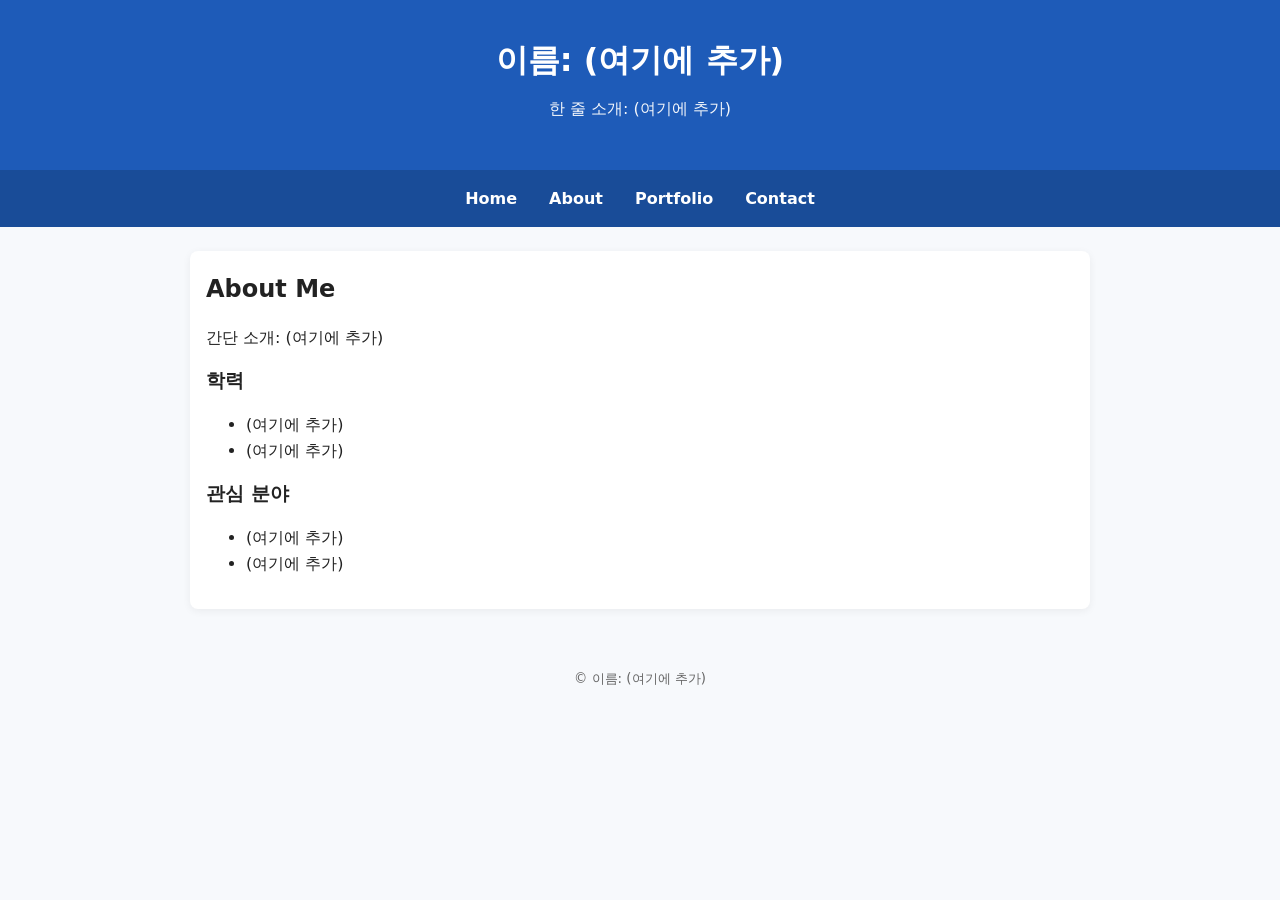
==== about.html @ bb716e62 "Test 261027" ====
<!DOCTYPE html>
<html lang="ko">
<head>
  <meta charset="UTF-8" />
  <meta name="viewport" content="width=device-width, initial-scale=1.0"/>
  <title>인터넷활용 실습 템플릿</title>
  <link rel="stylesheet" href="style.css">
</head>
<body>
<header>
  <h1>이름: (여기에 추가)</h1>
  <p class="subtitle">한 줄 소개: (여기에 추가)</p>
</header>
<nav>
  <a href="index.html">Home</a>
  <a href="about.html">About</a>
  <a href="portfolio.html">Portfolio</a>
  <a href="contact.html">Contact</a>
</nav>
<main class="container">
<section>
  <h2>About Me</h2>
  <p>간단 소개: (여기에 추가)</p>
  <h3>학력</h3>
  <ul>
    <li>(여기에 추가)</li>
    <li>(여기에 추가)</li>
  </ul>
  <h3>관심 분야</h3>
  <ul>
    <li>(여기에 추가)</li>
    <li>(여기에 추가)</li>
  </ul>
</section>
</main>
<footer>
  <small>&copy; <span id="year"></span> 이름: (여기에 추가)</small>
</footer>
<script src="script.js"></script>
</body>
</html>
---- style.css ----
/* =============================================================
   색상 테마는 "여기"에서 바꿉니다. (파랑 계열 기본)
   원하는 색상 코드로 아래 4가지만 바꿔보세요.
   ------------------------------------------------------------- */
:root {
  --primary: #1e5bb8;      /* 메인 포인트 색상 */
  --primary-dark: #194c98; /* 호버/진한 포인트 */
  --bg: #f7f9fc;           /* 전체 배경 색 */
  --text: #222222;         /* 본문 글자 색 */
}
/* ============================================================= */

* { box-sizing: border-box; }
body {
  margin: 0;
  font-family: system-ui, -apple-system, "Segoe UI", Roboto, "Noto Sans KR", Arial, sans-serif;
  background: var(--bg);
  color: var(--text);
  line-height: 1.6;
}

header {
  padding: 2rem 1rem;
  text-align: center;
  background: var(--primary);
  color: #ffffff;
}
header .subtitle { margin-top: .25rem; opacity: .95; }

nav {
  background: var(--primary-dark);
  display: flex;
  gap: 1rem;
  padding: .75rem 1rem;
  justify-content: center;
  flex-wrap: wrap;
}
nav a {
  color: #ffffff;
  text-decoration: none;
  font-weight: 600;
  padding: .25rem .5rem;
}
nav a:hover { text-decoration: underline; }

.container {
  max-width: 900px;
  margin: 1.5rem auto;
  padding: 1rem;
  background: #ffffff;
  border-radius: 8px;
  box-shadow: 0 2px 8px rgba(0,0,0,.06);
}

section { margin-bottom: 1rem; }
h1, h2, h3 { margin: .2rem 0 .6rem; }

.contact-form {
  display: grid;
  grid-template-columns: 1fr;
  gap: .5rem;
  margin-top: 1rem;
}
input, textarea {
  width: 100%;
  padding: .6rem;
  border: 1px solid #ddd;
  border-radius: 6px;
  font: inherit;
}
button {
  padding: .6rem .8rem;
  border: none;
  border-radius: 6px;
  background: var(--primary);
  color: #fff;
  cursor: pointer;
  font-weight: 600;
}
button:hover { background: var(--primary-dark); }

footer {
  text-align: center;
  padding: 2rem 1rem;
  color: #666;
}

@media (max-width: 600px) {
  header h1 { font-size: 1.25rem; }
  .container { margin: 1rem; padding: .75rem; }
}
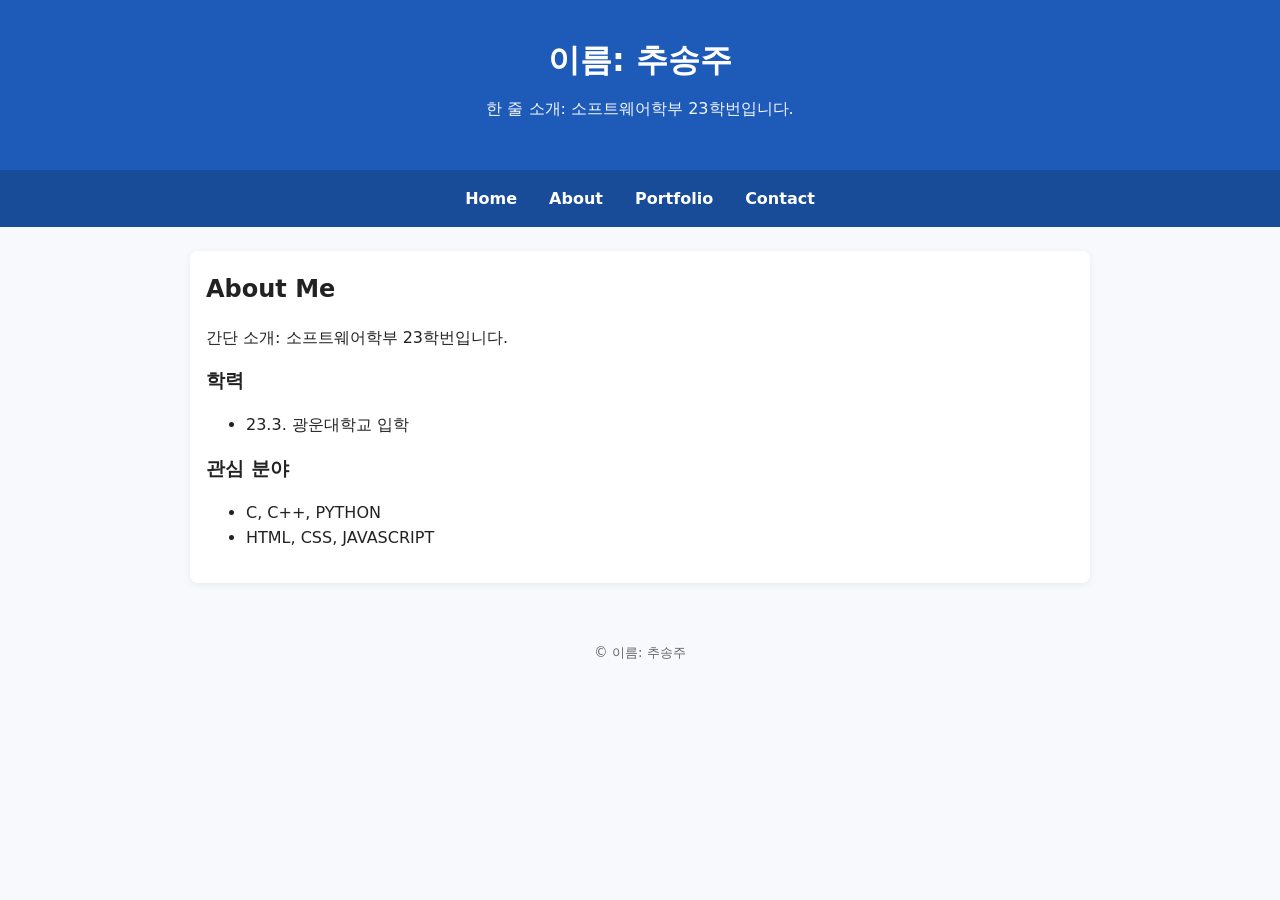
==== commit 183f03c1: "about fix_1" ====
--- a/about.html
+++ b/about.html
@@ -8,8 +8,8 @@
 </head>
 <body>
 <header>
-  <h1>이름: (여기에 추가)</h1>
-  <p class="subtitle">한 줄 소개: (여기에 추가)</p>
+  <h1>이름: 추송주</h1>
+  <p class="subtitle">한 줄 소개: 소프트웨어학부 23학번입니다.</p>
 </header>
 <nav>
   <a href="index.html">Home</a>
@@ -20,21 +20,20 @@
 <main class="container">
 <section>
   <h2>About Me</h2>
-  <p>간단 소개: (여기에 추가)</p>
+  <p>간단 소개: 소프트웨어학부 23학번입니다.</p>
   <h3>학력</h3>
   <ul>
-    <li>(여기에 추가)</li>
-    <li>(여기에 추가)</li>
+    <li>23.3. 광운대학교 입학</li>
   </ul>
   <h3>관심 분야</h3>
   <ul>
-    <li>(여기에 추가)</li>
-    <li>(여기에 추가)</li>
+    <li>C, C++, PYTHON</li>
+    <li>HTML, CSS, JAVASCRIPT</li>
   </ul>
 </section>
 </main>
 <footer>
-  <small>&copy; <span id="year"></span> 이름: (여기에 추가)</small>
+  <small>&copy; <span id="year"></span> 이름: 추송주</small>
 </footer>
 <script src="script.js"></script>
 </body>
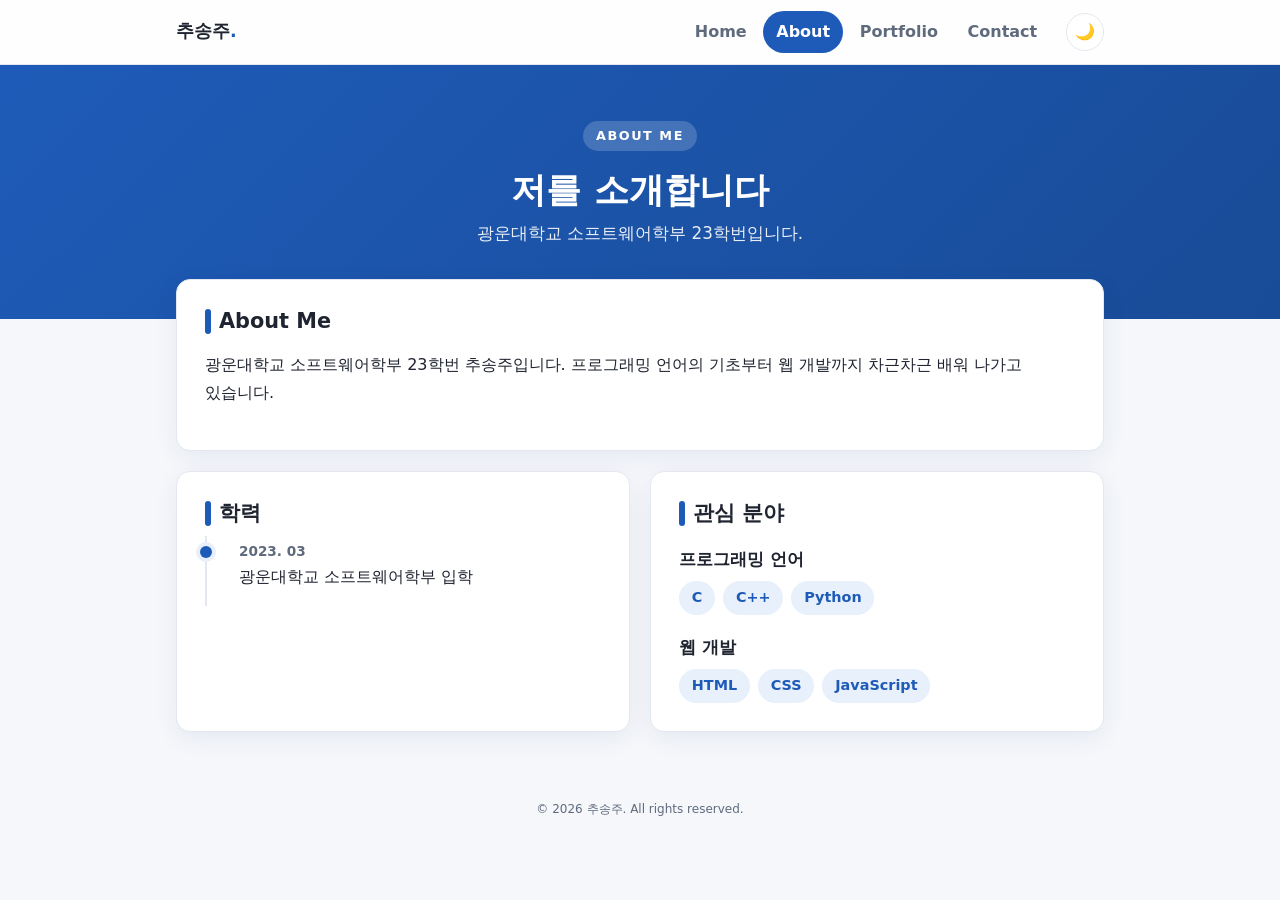
==== commit af3672f2: "1st" ====
--- a/about.html
+++ b/about.html
@@ -3,37 +3,69 @@
 <head>
   <meta charset="UTF-8" />
   <meta name="viewport" content="width=device-width, initial-scale=1.0"/>
-  <title>인터넷활용 실습 템플릿</title>
+  <title>About | 추송주</title>
   <link rel="stylesheet" href="style.css">
+  <!-- 페이지가 그려지기 전에 테마를 적용해 깜빡임을 막습니다 -->
+  <script>try{var t=localStorage.getItem('theme');if(t)document.documentElement.setAttribute('data-theme',t);}catch(e){}</script>
 </head>
 <body>
-<header>
-  <h1>이름: 추송주</h1>
-  <p class="subtitle">한 줄 소개: 소프트웨어학부 23학번입니다.</p>
+<header class="topbar">
+  <div class="topbar-inner">
+    <a class="brand" href="index.html">추송주<span>.</span></a>
+    <nav>
+      <a href="index.html">Home</a>
+      <a href="about.html" aria-current="page">About</a>
+      <a href="portfolio.html">Portfolio</a>
+      <a href="contact.html">Contact</a>
+    </nav>
+    <button class="icon-btn" id="theme-toggle" type="button" aria-label="다크 모드로 전환">🌙</button>
+    <button class="icon-btn menu-btn" id="menu-toggle" type="button" aria-label="메뉴 열기" aria-expanded="false">☰</button>
+  </div>
 </header>
-<nav>
-  <a href="index.html">Home</a>
-  <a href="about.html">About</a>
-  <a href="portfolio.html">Portfolio</a>
-  <a href="contact.html">Contact</a>
-</nav>
+
+<section class="hero">
+  <span class="eyebrow">About Me</span>
+  <h1>저를 소개합니다</h1>
+  <p class="subtitle">광운대학교 소프트웨어학부 23학번입니다.</p>
+</section>
+
 <main class="container">
-<section>
-  <h2>About Me</h2>
-  <p>간단 소개: 소프트웨어학부 23학번입니다.</p>
-  <h3>학력</h3>
-  <ul>
-    <li>23.3. 광운대학교 입학</li>
-  </ul>
-  <h3>관심 분야</h3>
-  <ul>
-    <li>C, C++, PYTHON</li>
-    <li>HTML, CSS, JAVASCRIPT</li>
-  </ul>
-</section>
+  <section class="card reveal">
+    <h2>About Me</h2>
+    <p>광운대학교 소프트웨어학부 23학번 추송주입니다. 프로그래밍 언어의 기초부터 웹 개발까지 차근차근 배워 나가고 있습니다.</p>
+  </section>
+
+  <div class="grid-2">
+    <section class="card reveal">
+      <h2>학력</h2>
+      <ol class="timeline">
+        <li>
+          <span class="date">2023. 03</span>
+          광운대학교 소프트웨어학부 입학
+        </li>
+      </ol>
+    </section>
+
+    <section class="card reveal">
+      <h2>관심 분야</h2>
+      <h3>프로그래밍 언어</h3>
+      <ul class="tags">
+        <li>C</li>
+        <li>C++</li>
+        <li>Python</li>
+      </ul>
+      <h3>웹 개발</h3>
+      <ul class="tags">
+        <li>HTML</li>
+        <li>CSS</li>
+        <li>JavaScript</li>
+      </ul>
+    </section>
+  </div>
 </main>
+
 <footer>
-  <small>&copy; <span id="year"></span> 이름: 추송주</small>
+  <small>&copy; <span id="year"></span> 추송주. All rights reserved.</small>
 </footer>
 <script src="script.js"></script>
 </body>
--- a/style.css
+++ b/style.css
@@ -1,91 +1,329 @@
 /* =============================================================
    색상 테마는 "여기"에서 바꿉니다. (파랑 계열 기본)
-   원하는 색상 코드로 아래 4가지만 바꿔보세요.
+   --primary 계열만 바꿔도 전체 분위기가 바뀝니다.
    ------------------------------------------------------------- */
 :root {
-  --primary: #1e5bb8;      /* 메인 포인트 색상 */
-  --primary-dark: #194c98; /* 호버/진한 포인트 */
-  --bg: #f7f9fc;           /* 전체 배경 색 */
-  --text: #222222;         /* 본문 글자 색 */
+  --primary: #1e5bb8;        /* 메인 포인트 색상 */
+  --primary-dark: #194c98;   /* 호버/진한 포인트 */
+  --primary-soft: #e8f0fc;   /* 연한 포인트 (태그, 배경) */
+  --bg: #f5f7fb;             /* 전체 배경 색 */
+  --surface: #ffffff;        /* 카드 배경 */
+  --text: #1f2430;           /* 본문 글자 색 */
+  --muted: #5f6b7d;          /* 보조 글자 색 */
+  --border: #e3e8f0;         /* 테두리 */
+  --shadow: 0 6px 24px rgba(20, 40, 80, .07);
+  --radius: 14px;
+}
+
+/* 다크 모드 (오른쪽 위 버튼으로 전환) */
+:root[data-theme="dark"] {
+  --primary: #6ea8ff;
+  --primary-dark: #4d8ef5;
+  --primary-soft: #1d2a40;
+  --bg: #0f141c;
+  --surface: #171e29;
+  --text: #e6eaf1;
+  --muted: #9aa6b8;
+  --border: #263142;
+  --shadow: 0 6px 24px rgba(0, 0, 0, .35);
 }
 /* ============================================================= */
 
 * { box-sizing: border-box; }
+html { scroll-behavior: smooth; }
 body {
   margin: 0;
-  font-family: system-ui, -apple-system, "Segoe UI", Roboto, "Noto Sans KR", Arial, sans-serif;
+  font-family: "Pretendard", system-ui, -apple-system, "Segoe UI", "Noto Sans KR", "Malgun Gothic", Arial, sans-serif;
   background: var(--bg);
   color: var(--text);
-  line-height: 1.6;
-}
-
-header {
-  padding: 2rem 1rem;
+  line-height: 1.7;
+  transition: background .3s, color .3s;
+  word-break: keep-all;
+}
+a { color: var(--primary); }
+h1, h2, h3 { margin: 0 0 .6rem; line-height: 1.3; }
+
+/* ---------- 상단 내비게이션 ---------- */
+.topbar {
+  position: sticky;
+  top: 0;
+  z-index: 10;
+  background: color-mix(in srgb, var(--surface) 85%, transparent);
+  backdrop-filter: blur(10px);
+  border-bottom: 1px solid var(--border);
+}
+.topbar-inner {
+  max-width: 960px;
+  margin: 0 auto;
+  padding: .7rem 1rem;
+  display: flex;
+  align-items: center;
+  gap: 1rem;
+}
+.brand {
+  font-weight: 800;
+  font-size: 1.1rem;
+  color: var(--text);
+  text-decoration: none;
+  margin-right: auto;
+}
+.brand span { color: var(--primary); }
+
+nav { display: flex; gap: .25rem; }
+nav a {
+  color: var(--muted);
+  text-decoration: none;
+  font-weight: 600;
+  padding: .45rem .8rem;
+  border-radius: 999px;
+  transition: background .2s, color .2s;
+}
+nav a:hover { color: var(--primary); background: var(--primary-soft); }
+nav a[aria-current="page"] { color: #fff; background: var(--primary); }
+
+.icon-btn {
+  width: 38px;
+  height: 38px;
+  display: grid;
+  place-items: center;
+  border: 1px solid var(--border);
+  border-radius: 50%;
+  background: var(--surface);
+  color: var(--text);
+  cursor: pointer;
+  font-size: 1rem;
+  padding: 0;
+}
+.icon-btn:hover { border-color: var(--primary); }
+.menu-btn { display: none; }
+
+/* ---------- 페이지 상단 소개 영역 ---------- */
+.hero {
+  background: linear-gradient(135deg, var(--primary), var(--primary-dark));
+  color: #fff;
   text-align: center;
+  padding: 3.5rem 1rem 4.5rem;
+}
+.hero h1 { font-size: 2.2rem; margin-bottom: .4rem; }
+.hero .subtitle { margin: 0; opacity: .9; font-size: 1.05rem; }
+.hero .eyebrow {
+  display: inline-block;
+  font-size: .8rem;
+  font-weight: 700;
+  letter-spacing: .12em;
+  text-transform: uppercase;
+  background: rgba(255, 255, 255, .18);
+  padding: .25rem .8rem;
+  border-radius: 999px;
+  margin-bottom: 1rem;
+}
+.typing::after {
+  content: "|";
+  margin-left: 2px;
+  animation: blink 1s steps(1) infinite;
+}
+@keyframes blink { 50% { opacity: 0; } }
+
+/* ---------- 본문 ---------- */
+.container {
+  max-width: 960px;
+  margin: -2.5rem auto 2rem;
+  padding: 0 1rem;
+  display: grid;
+  gap: 1.25rem;
+}
+.card {
+  background: var(--surface);
+  border: 1px solid var(--border);
+  border-radius: var(--radius);
+  box-shadow: var(--shadow);
+  padding: 1.75rem;
+}
+.card h2 {
+  font-size: 1.3rem;
+  display: flex;
+  align-items: center;
+  gap: .5rem;
+}
+.card h2::before {
+  content: "";
+  width: 6px;
+  height: 1.2em;
+  border-radius: 3px;
   background: var(--primary);
-  color: #ffffff;
-}
-header .subtitle { margin-top: .25rem; opacity: .95; }
-
-nav {
-  background: var(--primary-dark);
+}
+.card h3 { font-size: 1.05rem; margin-top: 1.4rem; }
+.muted { color: var(--muted); }
+
+.grid-2 {
+  display: grid;
+  grid-template-columns: repeat(2, 1fr);
+  gap: 1.25rem;
+}
+
+/* 정보 목록 (라벨 + 값) */
+.info-list { list-style: none; margin: 0; padding: 0; }
+.info-list li {
   display: flex;
   gap: 1rem;
-  padding: .75rem 1rem;
-  justify-content: center;
-  flex-wrap: wrap;
-}
-nav a {
-  color: #ffffff;
+  padding: .7rem 0;
+  border-bottom: 1px dashed var(--border);
+}
+.info-list li:last-child { border-bottom: none; }
+.info-list .label {
+  flex: 0 0 90px;
+  color: var(--muted);
+  font-weight: 600;
+}
+
+/* 기술 스택 태그 */
+.tags { display: flex; flex-wrap: wrap; gap: .5rem; margin: .5rem 0 0; padding: 0; list-style: none; }
+.tags li {
+  background: var(--primary-soft);
+  color: var(--primary);
+  font-weight: 700;
+  font-size: .9rem;
+  padding: .3rem .8rem;
+  border-radius: 999px;
+}
+
+/* 바로가기 버튼 */
+.actions { display: flex; flex-wrap: wrap; gap: .75rem; margin-top: 1.25rem; }
+.btn {
+  display: inline-flex;
+  align-items: center;
+  gap: .4rem;
+  padding: .65rem 1.2rem;
+  border-radius: 10px;
+  font-weight: 700;
   text-decoration: none;
-  font-weight: 600;
-  padding: .25rem .5rem;
-}
-nav a:hover { text-decoration: underline; }
-
-.container {
-  max-width: 900px;
-  margin: 1.5rem auto;
-  padding: 1rem;
-  background: #ffffff;
-  border-radius: 8px;
-  box-shadow: 0 2px 8px rgba(0,0,0,.06);
-}
-
-section { margin-bottom: 1rem; }
-h1, h2, h3 { margin: .2rem 0 .6rem; }
-
-.contact-form {
-  display: grid;
-  grid-template-columns: 1fr;
-  gap: .5rem;
-  margin-top: 1rem;
-}
-input, textarea {
-  width: 100%;
-  padding: .6rem;
-  border: 1px solid #ddd;
-  border-radius: 6px;
-  font: inherit;
-}
-button {
-  padding: .6rem .8rem;
-  border: none;
-  border-radius: 6px;
+  border: 1px solid var(--primary);
   background: var(--primary);
   color: #fff;
   cursor: pointer;
-  font-weight: 600;
-}
-button:hover { background: var(--primary-dark); }
-
+  font: inherit;
+  font-weight: 700;
+  transition: transform .15s, background .2s;
+}
+.btn:hover { background: var(--primary-dark); transform: translateY(-2px); }
+.btn.outline { background: transparent; color: var(--primary); }
+.btn.outline:hover { background: var(--primary-soft); }
+
+/* 타임라인 (학력) */
+.timeline { list-style: none; margin: 0; padding: 0 0 0 1.2rem; border-left: 2px solid var(--border); }
+.timeline li { position: relative; padding: .2rem 0 1rem .8rem; }
+.timeline li::before {
+  content: "";
+  position: absolute;
+  left: -1.2rem;
+  top: .6rem;
+  width: 12px;
+  height: 12px;
+  margin-left: -7px;
+  border-radius: 50%;
+  background: var(--primary);
+  box-shadow: 0 0 0 4px var(--primary-soft);
+}
+.timeline .date { display: block; font-size: .85rem; color: var(--muted); font-weight: 600; }
+
+/* 프로젝트 카드 */
+.projects { display: grid; grid-template-columns: repeat(auto-fill, minmax(260px, 1fr)); gap: 1.25rem; }
+.project {
+  display: flex;
+  flex-direction: column;
+  transition: transform .2s, box-shadow .2s;
+}
+.project:hover { transform: translateY(-4px); box-shadow: 0 12px 32px rgba(20, 40, 80, .12); }
+.project .badge {
+  align-self: flex-start;
+  font-size: .75rem;
+  font-weight: 700;
+  padding: .2rem .6rem;
+  border-radius: 6px;
+  background: var(--primary-soft);
+  color: var(--primary);
+  margin-bottom: .8rem;
+}
+.project .badge.soon { background: var(--border); color: var(--muted); }
+.project h3 { margin-top: 0; }
+.project p { flex: 1; margin: 0 0 1rem; color: var(--muted); }
+.project.placeholder { border-style: dashed; box-shadow: none; }
+
+/* 연락처 */
+.contact-list a { text-decoration: none; font-weight: 600; }
+.contact-list a:hover { text-decoration: underline; }
+.copy-btn {
+  margin-left: .5rem;
+  font: inherit;
+  font-size: .8rem;
+  padding: .1rem .55rem;
+  border: 1px solid var(--border);
+  border-radius: 6px;
+  background: var(--surface);
+  color: var(--muted);
+  cursor: pointer;
+}
+.copy-btn:hover { color: var(--primary); border-color: var(--primary); }
+
+.contact-form { display: grid; gap: .4rem; }
+.contact-form label { font-weight: 600; font-size: .95rem; margin-top: .5rem; }
+input, textarea {
+  width: 100%;
+  padding: .7rem .8rem;
+  border: 1px solid var(--border);
+  border-radius: 10px;
+  background: var(--bg);
+  color: var(--text);
+  font: inherit;
+  transition: border-color .2s, box-shadow .2s;
+}
+input:focus, textarea:focus {
+  outline: none;
+  border-color: var(--primary);
+  box-shadow: 0 0 0 3px var(--primary-soft);
+}
+.field-error { border-color: #e5484d; }
+.form-msg { min-height: 1.5em; margin: .3rem 0 0; font-size: .9rem; font-weight: 600; }
+.form-msg.error { color: #e5484d; }
+.form-msg.ok { color: #2f9e5a; }
+.contact-form .btn { margin-top: .6rem; justify-content: center; }
+
+/* ---------- 푸터 ---------- */
 footer {
   text-align: center;
-  padding: 2rem 1rem;
-  color: #666;
-}
-
-@media (max-width: 600px) {
-  header h1 { font-size: 1.25rem; }
-  .container { margin: 1rem; padding: .75rem; }
-}
+  padding: 2rem 1rem 2.5rem;
+  color: var(--muted);
+  font-size: .9rem;
+}
+
+/* ---------- 스크롤 등장 애니메이션 ---------- */
+.reveal { opacity: 0; transform: translateY(16px); transition: opacity .6s ease, transform .6s ease; }
+.reveal.visible { opacity: 1; transform: none; }
+@media (prefers-reduced-motion: reduce) {
+  .reveal { opacity: 1; transform: none; transition: none; }
+  html { scroll-behavior: auto; }
+}
+
+/* ---------- 모바일 ---------- */
+@media (max-width: 680px) {
+  .menu-btn { display: grid; }
+  nav {
+    display: none;
+    position: absolute;
+    top: 100%;
+    left: 0;
+    right: 0;
+    flex-direction: column;
+    padding: .5rem 1rem 1rem;
+    background: var(--surface);
+    border-bottom: 1px solid var(--border);
+  }
+  nav.open { display: flex; }
+  nav a { border-radius: 10px; }
+  .hero { padding: 2.5rem 1rem 3.5rem; }
+  .hero h1 { font-size: 1.6rem; }
+  .grid-2 { grid-template-columns: 1fr; }
+  .card { padding: 1.25rem; }
+  .info-list li { flex-direction: column; gap: 0; }
+  .info-list .label { flex: none; }
+}
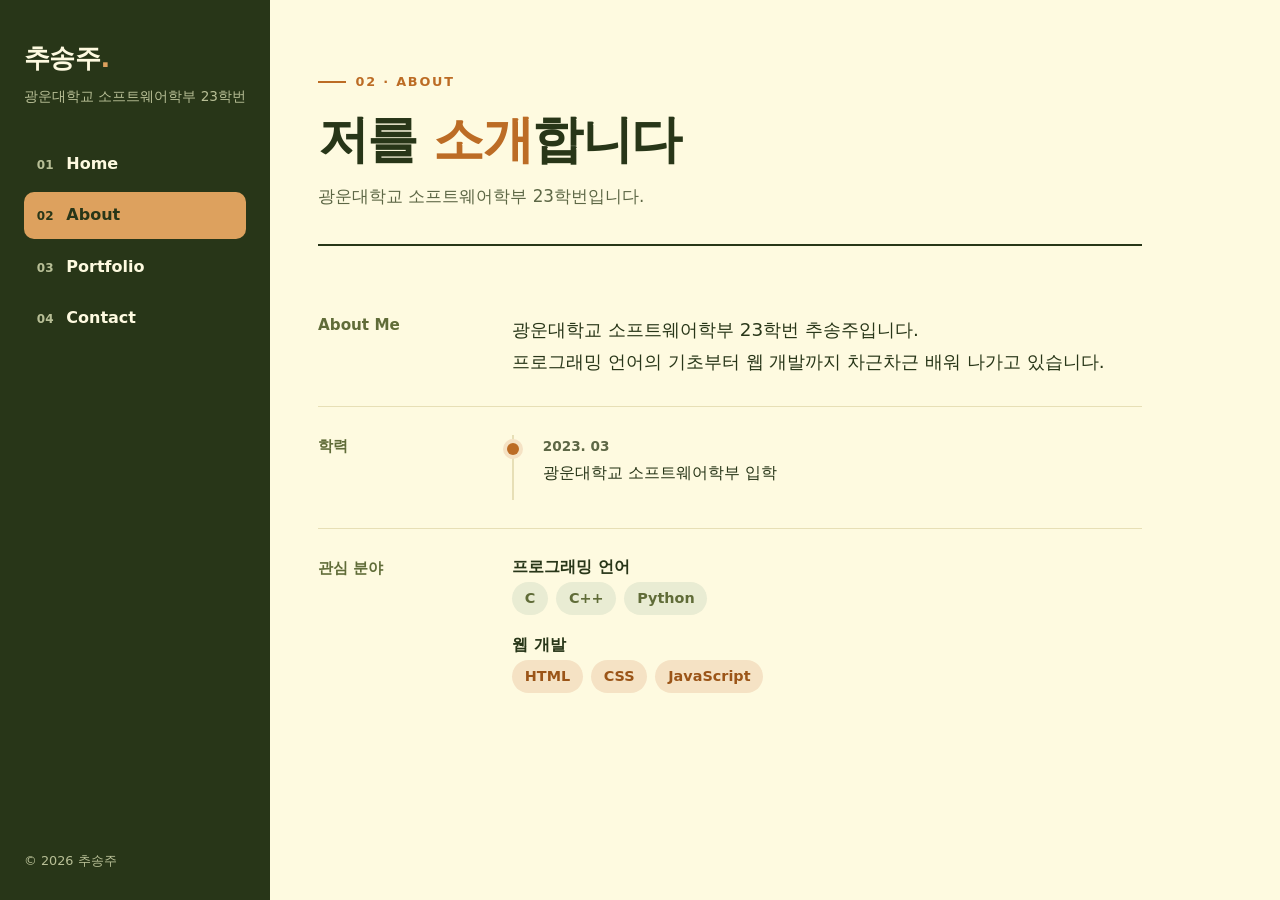
==== commit e528bffd: "week11-2 : dday, random" ====
--- a/about.html
+++ b/about.html
@@ -5,49 +5,50 @@
   <meta name="viewport" content="width=device-width, initial-scale=1.0"/>
   <title>About | 추송주</title>
   <link rel="stylesheet" href="style.css">
-  <!-- 페이지가 그려지기 전에 테마를 적용해 깜빡임을 막습니다 -->
-  <script>try{var t=localStorage.getItem('theme');if(t)document.documentElement.setAttribute('data-theme',t);}catch(e){}</script>
 </head>
 <body>
-<header class="topbar">
-  <div class="topbar-inner">
-    <a class="brand" href="index.html">추송주<span>.</span></a>
-    <nav>
-      <a href="index.html">Home</a>
-      <a href="about.html" aria-current="page">About</a>
-      <a href="portfolio.html">Portfolio</a>
-      <a href="contact.html">Contact</a>
-    </nav>
-    <button class="icon-btn" id="theme-toggle" type="button" aria-label="다크 모드로 전환">🌙</button>
-    <button class="icon-btn menu-btn" id="menu-toggle" type="button" aria-label="메뉴 열기" aria-expanded="false">☰</button>
+<aside class="sidebar">
+  <div class="sb-top">
+    <a class="brand" href="home.html">추송주<span>.</span></a>
+    <p class="sb-role">광운대학교 소프트웨어학부 23학번</p>
+    <button class="menu-btn" id="menu-toggle" type="button" aria-label="메뉴 열기" aria-expanded="false">☰</button>
   </div>
-</header>
+  <nav>
+    <a href="home.html"><small>01</small>Home</a>
+    <a href="about.html" aria-current="page"><small>02</small>About</a>
+    <a href="portfolio.html"><small>03</small>Portfolio</a>
+    <a href="contact.html"><small>04</small>Contact</a>
+  </nav>
+  <div class="sb-foot">
+    <small>&copy; <span id="year"></span> 추송주</small>
+  </div>
+</aside>
 
-<section class="hero">
-  <span class="eyebrow">About Me</span>
-  <h1>저를 소개합니다</h1>
-  <p class="subtitle">광운대학교 소프트웨어학부 23학번입니다.</p>
-</section>
+<main class="content">
+  <header class="page-head">
+    <span class="page-no">02 · About</span>
+    <h1>저를 <em>소개</em>합니다</h1>
+    <p>광운대학교 소프트웨어학부 23학번입니다.</p>
+  </header>
 
-<main class="container">
-  <section class="card reveal">
+  <section class="block reveal">
     <h2>About Me</h2>
-    <p>광운대학교 소프트웨어학부 23학번 추송주입니다. 프로그래밍 언어의 기초부터 웹 개발까지 차근차근 배워 나가고 있습니다.</p>
+    <p class="lead">광운대학교 소프트웨어학부 23학번 추송주입니다.<br>프로그래밍 언어의 기초부터 웹 개발까지 차근차근 배워 나가고 있습니다.</p>
   </section>
 
-  <div class="grid-2">
-    <section class="card reveal">
-      <h2>학력</h2>
-      <ol class="timeline">
-        <li>
-          <span class="date">2023. 03</span>
-          광운대학교 소프트웨어학부 입학
-        </li>
-      </ol>
-    </section>
+  <section class="block reveal">
+    <h2>학력</h2>
+    <ol class="timeline">
+      <li>
+        <span class="date">2023. 03</span>
+        광운대학교 소프트웨어학부 입학
+      </li>
+    </ol>
+  </section>
 
-    <section class="card reveal">
-      <h2>관심 분야</h2>
+  <section class="block reveal">
+    <h2>관심 분야</h2>
+    <div>
       <h3>프로그래밍 언어</h3>
       <ul class="tags">
         <li>C</li>
@@ -55,18 +56,15 @@
         <li>Python</li>
       </ul>
       <h3>웹 개발</h3>
-      <ul class="tags">
+      <ul class="tags warm">
         <li>HTML</li>
         <li>CSS</li>
         <li>JavaScript</li>
       </ul>
-    </section>
-  </div>
+    </div>
+  </section>
 </main>
 
-<footer>
-  <small>&copy; <span id="year"></span> 추송주. All rights reserved.</small>
-</footer>
 <script src="script.js"></script>
 </body>
 </html>
--- a/style.css
+++ b/style.css
@@ -1,31 +1,35 @@
 /* =============================================================
-   색상 테마는 "여기"에서 바꿉니다. (파랑 계열 기본)
-   --primary 계열만 바꿔도 전체 분위기가 바뀝니다.
+   색상 팔레트 (여기서만 바꾸면 전체 색이 바뀝니다)
+   olive-leaf #606c38 · black-forest #283618 · cornsilk #fefae0
+   sunlit-clay #dda15e · copperwood #bc6c25
    ------------------------------------------------------------- */
 :root {
-  --primary: #1e5bb8;        /* 메인 포인트 색상 */
-  --primary-dark: #194c98;   /* 호버/진한 포인트 */
-  --primary-soft: #e8f0fc;   /* 연한 포인트 (태그, 배경) */
-  --bg: #f5f7fb;             /* 전체 배경 색 */
-  --surface: #ffffff;        /* 카드 배경 */
-  --text: #1f2430;           /* 본문 글자 색 */
-  --muted: #5f6b7d;          /* 보조 글자 색 */
-  --border: #e3e8f0;         /* 테두리 */
-  --shadow: 0 6px 24px rgba(20, 40, 80, .07);
-  --radius: 14px;
-}
-
-/* 다크 모드 (오른쪽 위 버튼으로 전환) */
-:root[data-theme="dark"] {
-  --primary: #6ea8ff;
-  --primary-dark: #4d8ef5;
-  --primary-soft: #1d2a40;
-  --bg: #0f141c;
-  --surface: #171e29;
-  --text: #e6eaf1;
-  --muted: #9aa6b8;
-  --border: #263142;
-  --shadow: 0 6px 24px rgba(0, 0, 0, .35);
+  --olive-leaf: #606c38;
+  --black-forest: #283618;
+  --cornsilk: #fefae0;
+  --sunlit-clay: #dda15e;
+  --copperwood: #bc6c25;
+
+  /* 역할별 색 */
+  --bg: var(--cornsilk);
+  --surface: #fffdf1;            /* cornsilk보다 살짝 밝게 */
+  --text: var(--black-forest);
+  --muted: #5d6745;              /* olive-leaf를 어둡게 */
+  --border: #e7dfb6;             /* cornsilk를 어둡게 */
+  --accent: var(--copperwood);
+  --accent-strong: #9b5518;      /* copperwood를 어둡게 */
+  --accent-soft: #f5e2c4;        /* sunlit-clay를 밝게 */
+  --on-accent: var(--cornsilk);
+  --olive: var(--olive-leaf);
+  --olive-soft: #e9ecd3;         /* olive-leaf를 밝게 */
+  --sidebar-bg: var(--black-forest);
+  --sidebar-text: var(--cornsilk);
+  --sidebar-muted: #b8bf96;
+  --sidebar-hover: #34461f;
+  --error: #b3261e;
+  --ok: var(--olive-leaf);
+  --shadow: 0 10px 30px rgba(40, 54, 24, .08);
+  --radius: 16px;
 }
 /* ============================================================= */
 
@@ -36,221 +40,276 @@
   font-family: "Pretendard", system-ui, -apple-system, "Segoe UI", "Noto Sans KR", "Malgun Gothic", Arial, sans-serif;
   background: var(--bg);
   color: var(--text);
-  line-height: 1.7;
+  line-height: 1.75;
+  word-break: keep-all;
   transition: background .3s, color .3s;
-  word-break: keep-all;
-}
-a { color: var(--primary); }
+  display: grid;
+  grid-template-columns: 270px 1fr;
+  min-height: 100vh;
+}
+a { color: var(--accent); }
 h1, h2, h3 { margin: 0 0 .6rem; line-height: 1.3; }
 
-/* ---------- 상단 내비게이션 ---------- */
-.topbar {
+/* ---------- 왼쪽 사이드바 ---------- */
+.sidebar {
   position: sticky;
   top: 0;
-  z-index: 10;
-  background: color-mix(in srgb, var(--surface) 85%, transparent);
-  backdrop-filter: blur(10px);
-  border-bottom: 1px solid var(--border);
-}
-.topbar-inner {
-  max-width: 960px;
-  margin: 0 auto;
-  padding: .7rem 1rem;
+  height: 100vh;
   display: flex;
-  align-items: center;
-  gap: 1rem;
-}
+  flex-direction: column;
+  gap: 2rem;
+  padding: 2.25rem 1.5rem 1.75rem;
+  background: var(--sidebar-bg);
+  color: var(--sidebar-text);
+}
+.sb-top { display: flex; flex-direction: column; gap: .25rem; }
 .brand {
+  font-size: 1.6rem;
   font-weight: 800;
-  font-size: 1.1rem;
-  color: var(--text);
+  letter-spacing: -.02em;
+  color: var(--sidebar-text);
   text-decoration: none;
-  margin-right: auto;
-}
-.brand span { color: var(--primary); }
-
-nav { display: flex; gap: .25rem; }
-nav a {
-  color: var(--muted);
+}
+.brand span { color: var(--sunlit-clay); }
+.sb-role { margin: 0; font-size: .85rem; color: var(--sidebar-muted); }
+
+.sidebar nav { display: flex; flex-direction: column; gap: .25rem; }
+.sidebar nav a {
+  display: flex;
+  align-items: baseline;
+  gap: .8rem;
+  padding: .6rem .8rem;
+  border-radius: 10px;
+  color: var(--sidebar-text);
   text-decoration: none;
   font-weight: 600;
-  padding: .45rem .8rem;
-  border-radius: 999px;
   transition: background .2s, color .2s;
 }
-nav a:hover { color: var(--primary); background: var(--primary-soft); }
-nav a[aria-current="page"] { color: #fff; background: var(--primary); }
-
-.icon-btn {
-  width: 38px;
-  height: 38px;
+.sidebar nav a small {
+  font-size: .75rem;
+  font-weight: 700;
+  color: var(--sidebar-muted);
+  font-variant-numeric: tabular-nums;
+}
+.sidebar nav a:hover { background: var(--sidebar-hover); }
+.sidebar nav a[aria-current="page"] {
+  background: var(--sunlit-clay);
+  color: var(--black-forest);
+}
+.sidebar nav a[aria-current="page"] small { color: var(--black-forest); }
+
+.sb-foot { margin-top: auto; display: grid; gap: .75rem; }
+.sb-foot small { color: var(--sidebar-muted); font-size: .8rem; }
+.menu-btn {
+  display: none;
+  width: 40px;
+  height: 40px;
+  border-radius: 10px;
+  border: 1px solid rgba(254, 250, 224, .25);
+  background: transparent;
+  color: var(--sidebar-text);
+  font-size: 1.1rem;
+  cursor: pointer;
+}
+
+/* ---------- 본문 ---------- */
+.content {
+  width: 100%;
+  max-width: 920px;
+  padding: 4rem 3rem 3rem;
+}
+.page-head {
+  padding-bottom: 2rem;
+  margin-bottom: 2.5rem;
+  border-bottom: 2px solid var(--text);
+}
+.page-no {
+  display: inline-flex;
+  align-items: center;
+  gap: .6rem;
+  font-size: .8rem;
+  font-weight: 700;
+  letter-spacing: .14em;
+  text-transform: uppercase;
+  color: var(--accent);
+}
+.page-no::before { content: ""; width: 28px; height: 2px; background: currentColor; }
+.page-head h1 {
+  font-size: clamp(2rem, 4.5vw, 3.2rem);
+  letter-spacing: -.03em;
+  margin: .8rem 0 .6rem;
+}
+.page-head h1 em { font-style: normal; color: var(--accent); }
+.page-head p { margin: 0; font-size: 1.05rem; color: var(--muted); }
+
+/* 블록: 왼쪽 제목 + 오른쪽 내용 */
+.block {
   display: grid;
-  place-items: center;
-  border: 1px solid var(--border);
-  border-radius: 50%;
-  background: var(--surface);
-  color: var(--text);
-  cursor: pointer;
-  font-size: 1rem;
-  padding: 0;
-}
-.icon-btn:hover { border-color: var(--primary); }
-.menu-btn { display: none; }
-
-/* ---------- 페이지 상단 소개 영역 ---------- */
-.hero {
-  background: linear-gradient(135deg, var(--primary), var(--primary-dark));
-  color: #fff;
-  text-align: center;
-  padding: 3.5rem 1rem 4.5rem;
-}
-.hero h1 { font-size: 2.2rem; margin-bottom: .4rem; }
-.hero .subtitle { margin: 0; opacity: .9; font-size: 1.05rem; }
-.hero .eyebrow {
-  display: inline-block;
-  font-size: .8rem;
-  font-weight: 700;
-  letter-spacing: .12em;
-  text-transform: uppercase;
-  background: rgba(255, 255, 255, .18);
-  padding: .25rem .8rem;
-  border-radius: 999px;
-  margin-bottom: 1rem;
-}
-.typing::after {
-  content: "|";
-  margin-left: 2px;
-  animation: blink 1s steps(1) infinite;
-}
-@keyframes blink { 50% { opacity: 0; } }
-
-/* ---------- 본문 ---------- */
-.container {
-  max-width: 960px;
-  margin: -2.5rem auto 2rem;
-  padding: 0 1rem;
-  display: grid;
-  gap: 1.25rem;
-}
-.card {
-  background: var(--surface);
-  border: 1px solid var(--border);
-  border-radius: var(--radius);
-  box-shadow: var(--shadow);
-  padding: 1.75rem;
-}
-.card h2 {
-  font-size: 1.3rem;
-  display: flex;
-  align-items: center;
-  gap: .5rem;
-}
-.card h2::before {
-  content: "";
-  width: 6px;
-  height: 1.2em;
-  border-radius: 3px;
-  background: var(--primary);
-}
-.card h3 { font-size: 1.05rem; margin-top: 1.4rem; }
-.muted { color: var(--muted); }
-
-.grid-2 {
-  display: grid;
-  grid-template-columns: repeat(2, 1fr);
-  gap: 1.25rem;
-}
+  grid-template-columns: 170px 1fr;
+  gap: 1.5rem;
+  padding: 1.75rem 0;
+  border-bottom: 1px solid var(--border);
+}
+.block:last-child { border-bottom: none; }
+.block > h2 {
+  font-size: .95rem;
+  font-weight: 700;
+  color: var(--olive);
+  padding-top: .15rem;
+}
+.block p { margin: 0 0 .8rem; }
+.block p:last-child { margin-bottom: 0; }
+.block h3 { font-size: 1rem; margin: 1.2rem 0 .3rem; }
+.block h3:first-child { margin-top: 0; }
+
+.lead { font-size: 1.15rem; }
 
 /* 정보 목록 (라벨 + 값) */
 .info-list { list-style: none; margin: 0; padding: 0; }
 .info-list li {
   display: flex;
   gap: 1rem;
-  padding: .7rem 0;
+  padding: .55rem 0;
   border-bottom: 1px dashed var(--border);
 }
+.info-list li:first-child { padding-top: 0; }
 .info-list li:last-child { border-bottom: none; }
-.info-list .label {
-  flex: 0 0 90px;
-  color: var(--muted);
-  font-weight: 600;
-}
-
-/* 기술 스택 태그 */
-.tags { display: flex; flex-wrap: wrap; gap: .5rem; margin: .5rem 0 0; padding: 0; list-style: none; }
+.info-list .label { flex: 0 0 90px; color: var(--muted); font-weight: 600; }
+
+/* 태그 */
+.tags { display: flex; flex-wrap: wrap; gap: .5rem; margin: 0; padding: 0; list-style: none; }
 .tags li {
-  background: var(--primary-soft);
-  color: var(--primary);
-  font-weight: 700;
   font-size: .9rem;
-  padding: .3rem .8rem;
+  font-weight: 700;
+  padding: .25rem .8rem;
   border-radius: 999px;
-}
-
-/* 바로가기 버튼 */
-.actions { display: flex; flex-wrap: wrap; gap: .75rem; margin-top: 1.25rem; }
+  background: var(--olive-soft);
+  color: var(--olive);
+}
+.tags + .tags { margin-top: .5rem; }
+.tags.warm li { background: var(--accent-soft); color: var(--accent-strong); }
+
+/* 버튼 */
+.actions { display: flex; flex-wrap: wrap; gap: .75rem; }
 .btn {
   display: inline-flex;
   align-items: center;
+  justify-content: center;
   gap: .4rem;
-  padding: .65rem 1.2rem;
+  padding: .7rem 1.25rem;
   border-radius: 10px;
+  border: 2px solid var(--accent);
+  background: var(--accent);
+  color: var(--on-accent);
+  font: inherit;
   font-weight: 700;
   text-decoration: none;
-  border: 1px solid var(--primary);
-  background: var(--primary);
-  color: #fff;
   cursor: pointer;
-  font: inherit;
-  font-weight: 700;
-  transition: transform .15s, background .2s;
-}
-.btn:hover { background: var(--primary-dark); transform: translateY(-2px); }
-.btn.outline { background: transparent; color: var(--primary); }
-.btn.outline:hover { background: var(--primary-soft); }
-
-/* 타임라인 (학력) */
+  transition: transform .15s, background .2s, border-color .2s;
+}
+.btn:hover { background: var(--accent-strong); border-color: var(--accent-strong); transform: translateY(-2px); }
+.btn.outline { background: transparent; color: var(--accent); }
+.btn.outline:hover { background: var(--accent-soft); }
+
+/* 타임라인 */
 .timeline { list-style: none; margin: 0; padding: 0 0 0 1.2rem; border-left: 2px solid var(--border); }
-.timeline li { position: relative; padding: .2rem 0 1rem .8rem; }
+.timeline li { position: relative; padding: 0 0 .8rem .6rem; }
 .timeline li::before {
   content: "";
   position: absolute;
   left: -1.2rem;
-  top: .6rem;
+  top: .5rem;
   width: 12px;
   height: 12px;
   margin-left: -7px;
   border-radius: 50%;
-  background: var(--primary);
-  box-shadow: 0 0 0 4px var(--primary-soft);
+  background: var(--accent);
+  box-shadow: 0 0 0 4px var(--accent-soft);
 }
 .timeline .date { display: block; font-size: .85rem; color: var(--muted); font-weight: 600; }
 
-/* 프로젝트 카드 */
-.projects { display: grid; grid-template-columns: repeat(auto-fill, minmax(260px, 1fr)); gap: 1.25rem; }
+/* ---------- 포트폴리오 ---------- */
+.week {
+  background: var(--surface);
+  border: 1px solid var(--border);
+  border-radius: var(--radius);
+  box-shadow: var(--shadow);
+  overflow: hidden;
+  margin-bottom: 1.5rem;
+}
+.week-head {
+  display: flex;
+  flex-wrap: wrap;
+  align-items: baseline;
+  gap: .4rem 1rem;
+  padding: 1.25rem 1.5rem;
+  background: var(--olive-soft);
+  border-bottom: 1px solid var(--border);
+}
+.week-head h2 { margin: 0; font-size: 1.2rem; }
+.week-head .meta { font-size: .85rem; color: var(--muted); font-weight: 600; }
+.week-num {
+  font-size: .75rem;
+  font-weight: 800;
+  letter-spacing: .1em;
+  padding: .15rem .55rem;
+  border-radius: 6px;
+  background: var(--olive);
+  color: var(--cornsilk);
+}
+
+.lab-list { list-style: none; margin: 0; padding: 0; counter-reset: lab; }
+.lab-list li { counter-increment: lab; border-bottom: 1px solid var(--border); }
+.lab-list li:last-child { border-bottom: none; }
+/* 항목 박스 전체가 링크 */
+.lab-list a {
+  display: grid;
+  grid-template-columns: auto 1fr auto;
+  align-items: center;
+  gap: 1.25rem;
+  padding: 1.1rem 1.5rem;
+  color: var(--text);
+  text-decoration: none;
+  transition: background .2s;
+}
+.lab-list a::before {
+  content: counter(lab, decimal-leading-zero);
+  font-size: 1.4rem;
+  font-weight: 800;
+  color: var(--sunlit-clay);
+  font-variant-numeric: tabular-nums;
+}
+.lab-list a:hover { background: var(--accent-soft); }
+.lab-list a:focus-visible { outline: 3px solid var(--accent); outline-offset: -3px; }
+.lab-list strong { display: block; }
+.lab-list .desc { display: block; font-size: .92rem; color: var(--muted); }
+.lab-list .go {
+  font-size: 1.3rem;
+  font-weight: 700;
+  color: var(--accent);
+  transition: transform .2s;
+}
+.lab-list a:hover .go { transform: translateX(4px); }
+
 .project {
-  display: flex;
-  flex-direction: column;
-  transition: transform .2s, box-shadow .2s;
-}
-.project:hover { transform: translateY(-4px); box-shadow: 0 12px 32px rgba(20, 40, 80, .12); }
-.project .badge {
-  align-self: flex-start;
+  padding: 1.5rem;
+  display: grid;
+  gap: .6rem;
+  justify-items: start;
+}
+.project h2 { font-size: 1.2rem; margin: 0; }
+.project p { margin: 0; color: var(--muted); }
+.badge {
   font-size: .75rem;
   font-weight: 700;
-  padding: .2rem .6rem;
+  padding: .15rem .6rem;
   border-radius: 6px;
-  background: var(--primary-soft);
-  color: var(--primary);
-  margin-bottom: .8rem;
-}
-.project .badge.soon { background: var(--border); color: var(--muted); }
-.project h3 { margin-top: 0; }
-.project p { flex: 1; margin: 0 0 1rem; color: var(--muted); }
-.project.placeholder { border-style: dashed; box-shadow: none; }
-
-/* 연락처 */
-.contact-list a { text-decoration: none; font-weight: 600; }
+  background: var(--accent-soft);
+  color: var(--accent-strong);
+}
+
+/* ---------- 연락처 ---------- */
+.contact-list a { font-weight: 600; text-decoration: none; }
 .contact-list a:hover { text-decoration: underline; }
 .copy-btn {
   margin-left: .5rem;
@@ -263,67 +322,61 @@
   color: var(--muted);
   cursor: pointer;
 }
-.copy-btn:hover { color: var(--primary); border-color: var(--primary); }
-
-.contact-form { display: grid; gap: .4rem; }
-.contact-form label { font-weight: 600; font-size: .95rem; margin-top: .5rem; }
+.copy-btn:hover { color: var(--accent); border-color: var(--accent); }
+
+.contact-form { display: grid; gap: .4rem; max-width: 520px; }
+.contact-form label { font-weight: 600; font-size: .95rem; margin-top: .4rem; }
 input, textarea {
   width: 100%;
-  padding: .7rem .8rem;
+  padding: .7rem .85rem;
   border: 1px solid var(--border);
   border-radius: 10px;
-  background: var(--bg);
+  background: var(--surface);
   color: var(--text);
   font: inherit;
   transition: border-color .2s, box-shadow .2s;
 }
 input:focus, textarea:focus {
   outline: none;
-  border-color: var(--primary);
-  box-shadow: 0 0 0 3px var(--primary-soft);
-}
-.field-error { border-color: #e5484d; }
+  border-color: var(--accent);
+  box-shadow: 0 0 0 3px var(--accent-soft);
+}
+.field-error { border-color: var(--error); }
 .form-msg { min-height: 1.5em; margin: .3rem 0 0; font-size: .9rem; font-weight: 600; }
-.form-msg.error { color: #e5484d; }
-.form-msg.ok { color: #2f9e5a; }
-.contact-form .btn { margin-top: .6rem; justify-content: center; }
-
-/* ---------- 푸터 ---------- */
-footer {
-  text-align: center;
-  padding: 2rem 1rem 2.5rem;
-  color: var(--muted);
-  font-size: .9rem;
-}
+.form-msg.error { color: var(--error); }
+.form-msg.ok { color: var(--ok); }
+.contact-form .btn { margin-top: .6rem; justify-self: start; }
 
 /* ---------- 스크롤 등장 애니메이션 ---------- */
-.reveal { opacity: 0; transform: translateY(16px); transition: opacity .6s ease, transform .6s ease; }
+.reveal { opacity: 0; transform: translateY(14px); transition: opacity .6s ease, transform .6s ease; }
 .reveal.visible { opacity: 1; transform: none; }
 @media (prefers-reduced-motion: reduce) {
   .reveal { opacity: 1; transform: none; transition: none; }
   html { scroll-behavior: auto; }
 }
 
-/* ---------- 모바일 ---------- */
-@media (max-width: 680px) {
-  .menu-btn { display: grid; }
-  nav {
-    display: none;
-    position: absolute;
-    top: 100%;
-    left: 0;
-    right: 0;
-    flex-direction: column;
-    padding: .5rem 1rem 1rem;
-    background: var(--surface);
-    border-bottom: 1px solid var(--border);
+/* ---------- 태블릿·모바일: 사이드바 → 상단바 ---------- */
+@media (max-width: 860px) {
+  body { grid-template-columns: 1fr; }
+  .sidebar {
+    height: auto;
+    z-index: 10;
+    gap: 0;
+    padding: .75rem 1rem;
   }
-  nav.open { display: flex; }
-  nav a { border-radius: 10px; }
-  .hero { padding: 2.5rem 1rem 3.5rem; }
-  .hero h1 { font-size: 1.6rem; }
-  .grid-2 { grid-template-columns: 1fr; }
-  .card { padding: 1.25rem; }
+  .sb-top { flex-direction: row; align-items: center; justify-content: space-between; }
+  .brand { font-size: 1.25rem; }
+  .sb-role { display: none; }
+  .menu-btn { display: grid; place-items: center; }
+  .sidebar nav, .sb-foot { display: none; }
+  .sidebar.open nav { display: flex; margin-top: .75rem; }
+  .sidebar.open .sb-foot { display: grid; margin-top: 1rem; }
+  .content { padding: 2.5rem 1rem 2rem; }
+  .block { grid-template-columns: 1fr; gap: .6rem; }
+}
+@media (max-width: 560px) {
   .info-list li { flex-direction: column; gap: 0; }
   .info-list .label { flex: none; }
-}
+  .lab-list a { gap: .9rem; padding: 1rem; }
+  .week-head { padding: 1rem; }
+}
